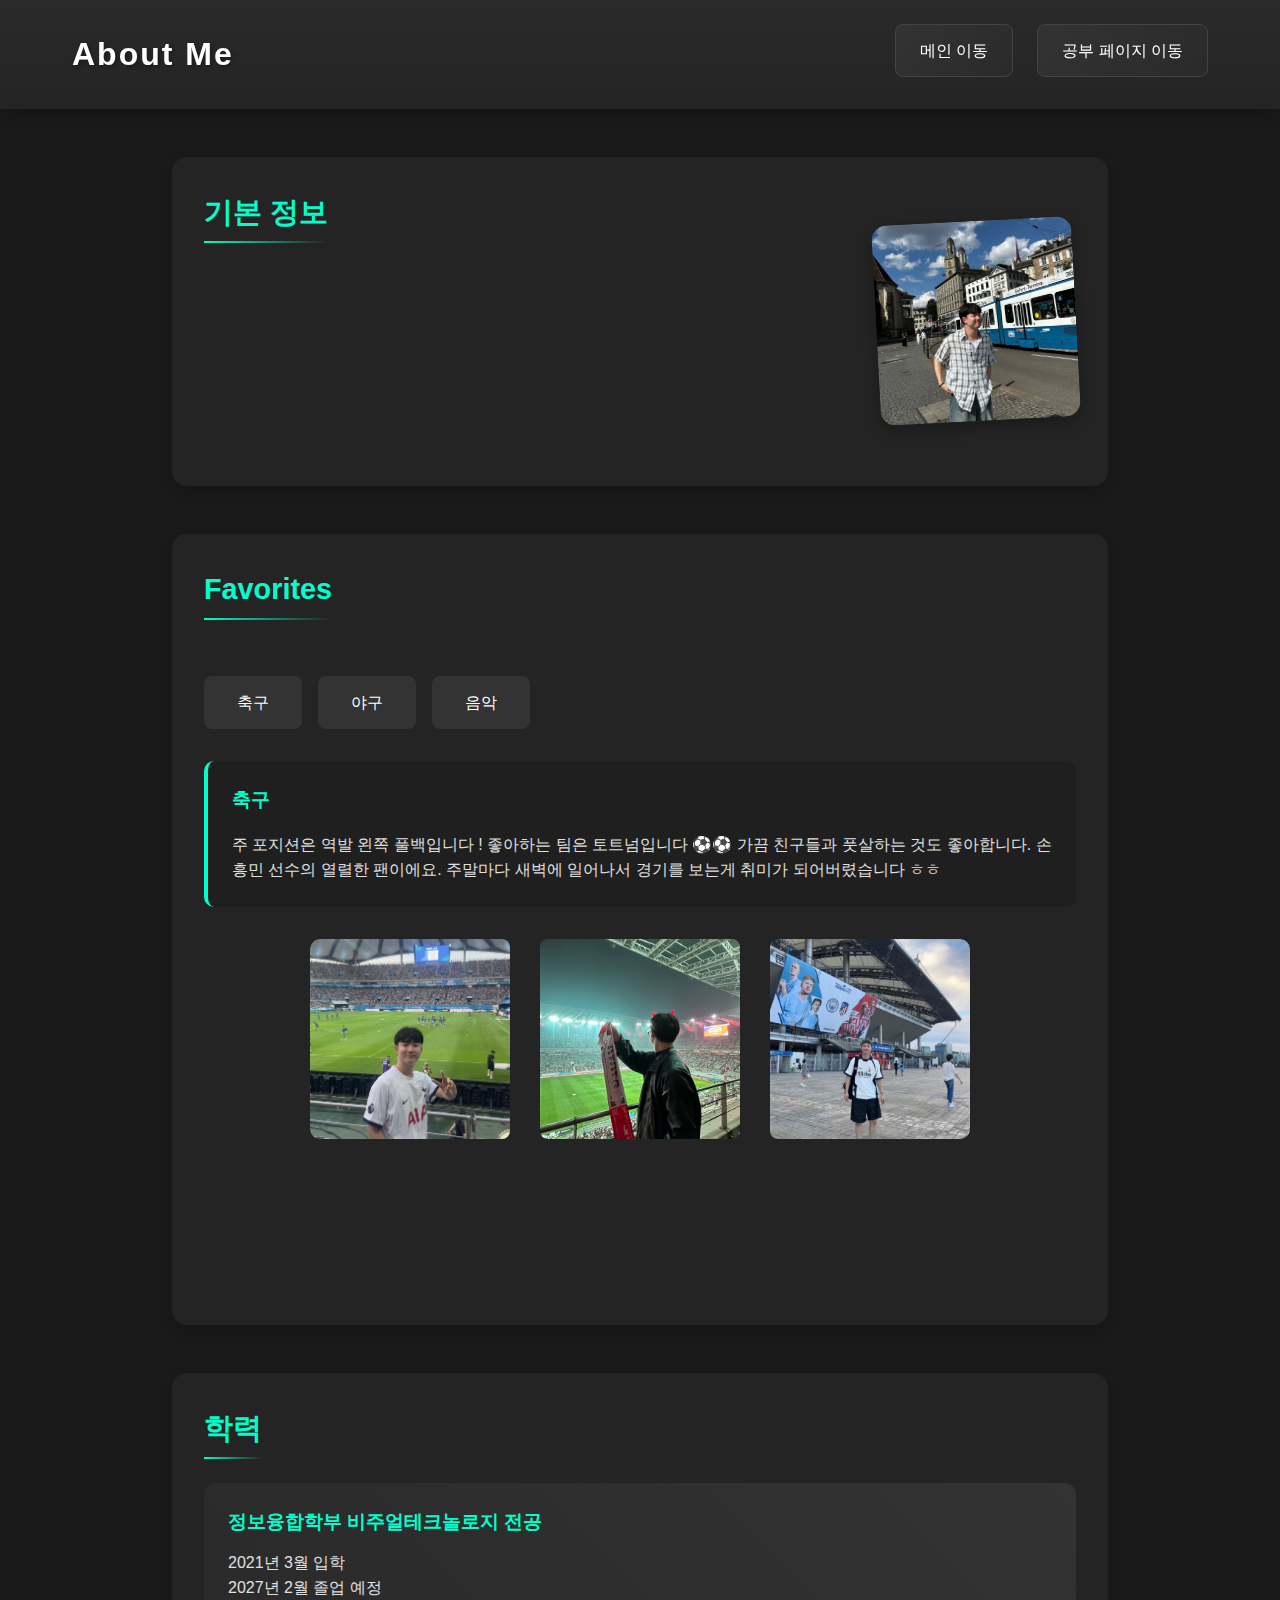
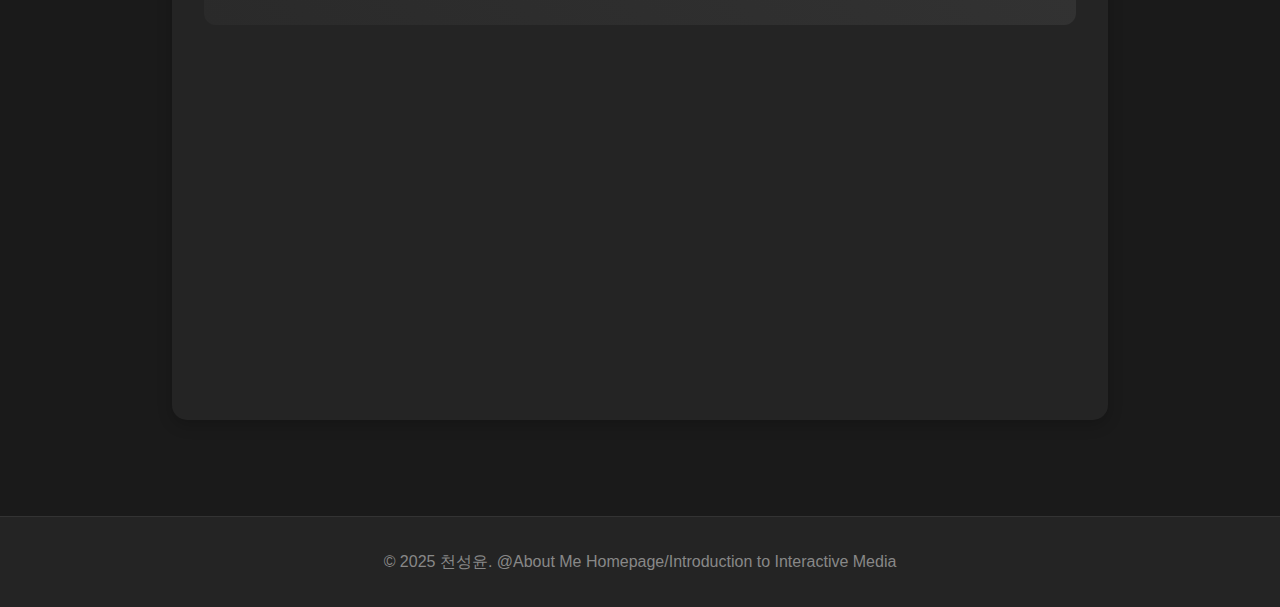
==== about.html @ a9fbc85e "init: page" ====
<!doctype html>
<html lang="ko">
  <head>
    <meta charset="UTF-8" />
    <meta name="viewport" content="width=device-width, initial-scale=1.0" />
    <title>About Me - 천성윤</title>
    <link rel="stylesheet" href="./style/about-style.css" />
  </head>
  <body>
    <header>
      <div class="header-container">
        <h1>About Me</h1>
        <nav>
          <ul class="nav-links">
            <li><a href="index.html" class="nav-button">메인 이동</a></li>
            <li>
              <a href="study.html" class="nav-button">공부 페이지 이동</a>
            </li>
          </ul>
        </nav>
      </div>
    </header>

    <main>
      <section class="profile">
        <div class="profile-content">
          <div class="profile-info">
            <h2>기본 정보</h2>
            <p class="name">이름: 천성윤</p>
            <p class="birth">생년월일: 2001년 11월 12일</p>
            <p>출생: 경기도 성남</p>
            <p class="birth">키: 180.3 cm</p>
          </div>
          <div class="profile-image">
            <img src="assets/images/avatar.jpeg" alt="프로필 사진" />
          </div>
        </div>
      </section>

      <section class="favorites">
        <h2>Favorites</h2>
        <div class="tab-container">
          <!-- 탭 버튼들 -->
          <div class="tab-buttons">
            <label for="soccer-tab" class="tab-button active">축구</label>
            <label for="baseball-tab" class="tab-button">야구</label>
            <label for="music-tab" class="tab-button">음악</label>
          </div>

          <!-- 탭 컨텐츠 -->
          <input
            type="radio"
            id="soccer-tab"
            name="tabs"
            checked
            class="tab-radio"
          />
          <input type="radio" id="baseball-tab" name="tabs" class="tab-radio" />
          <input type="radio" id="music-tab" name="tabs" class="tab-radio" />

          <div class="tab-contents">
            <!-- 축구 컨텐츠 -->
            <div class="tab-content soccer-content">
              <div class="content-text">
                <strong>축구</strong>
                <p>
                  주 포지션은 역발 왼쪽 풀백입니다 ! 좋아하는 팀은 토트넘입니다
                  ⚽⚽ 가끔 친구들과 풋살하는 것도 좋아합니다. 손흥민 선수의
                  열렬한 팬이에요. 주말마다 새벽에 일어나서 경기를 보는게 취미가
                  되어버렸습니다 ㅎㅎ
                </p>
              </div>
              <div class="image-slider">
                <div class="slider-container">
                  <img
                    src="assets/images/hobby/soccer1.jpeg"
                    alt="축구 이미지 1"
                  />
                  <img
                    src="assets/images/hobby/soccer2.jpeg"
                    alt="축구 이미지 2"
                  />
                  <img
                    src="assets/images/hobby/soccer3.jpeg"
                    alt="축구 이미지 3"
                  />
                </div>
              </div>
            </div>

            <!-- 야구 컨텐츠 -->
            <div class="tab-content baseball-content">
              <div class="content-text">
                <strong>야구 관람</strong>
                <p>
                  이번 시즌에 야구에 입덕한 엘린이입니다 !! 엘지 팬분들이
                  있다면, 반가워요. 잠실야구장 직관이 취미가 되어버렸네요.
                  올해는 엘지가 우승할 것 같은 예감이 듭니다 ㅎㅎ
                </p>
              </div>
              <div class="image-slider">
                <div class="slider-container">
                  <img
                    src="assets/images/hobby/baseball1.jpeg"
                    alt="야구 이미지 1"
                  />
                  <img
                    src="assets/images/hobby/baseball2.jpeg"
                    alt="야구 이미지 2"
                  />
                  <img
                    src="assets/images/hobby/baseball3.jpeg"
                    alt="야구 이미지 3"
                  />
                </div>
              </div>
            </div>

            <!-- 음악 컨텐츠 -->
            <div class="tab-content music-content">
              <div class="content-text">
                <strong>음악</strong>
                <p>
                  인디밴드, 알앤비, 힙합을 주로 좋아합니다 !! 요즘은 새소년,
                  새소년, 잔나비 같은 밴드를 즐겨 듣고 있어요. 힙합은 비비,
                  릴러말즈, 애쉬아일랜드를 좋아합니다. 취미로 기타도 배우고
                  있어요 !
                </p>
              </div>
              <div class="image-slider">
                <div class="slider-container">
                  <img
                    src="assets/images/hobby/music1.jpeg"
                    alt="음악 이미지 1"
                  />
                  <img
                    src="assets/images/hobby/music2.jpeg"
                    alt="음악 이미지 2"
                  />
                  <img
                    src="assets/images/hobby/music3.jpeg"
                    alt="음악 이미지 3"
                  />
                </div>
              </div>
            </div>
          </div>
        </div>
      </section>

      <section class="education">
        <h2>학력</h2>
        <div class="current-edu">
          <h3>정보융합학부 비주얼테크놀로지 전공</h3>
          <p>2021년 3월 입학</p>
          <p>2027년 2월 졸업 예정</p>
        </div>
        <ul class="edu-history">
          <li>광운대학교 정보융합학부 재학</li>
          <li>가천대학교 컴퓨터공학과 중퇴</li>
          <li>동광고등학교 졸업</li>
          <li>성남중학교 졸업</li>
          <li>성남 검단초등학교 졸업</li>
        </ul>
      </section>
    </main>

    <footer>
      <p>
        &copy; 2025 천성윤. @About Me Homepage/Introduction to Interactive Media
      </p>
    </footer>
  </body>
</html>
---- style/about-style.css ----
/* 전체 스타일 초기화 */
* {
  margin: 0;
  padding: 0;
  box-sizing: border-box;
}

:root {
  --green: hsl(75, 94%, 57%);
  --white: hsl(0, 0%, 100%);
  --grey-700: hsl(0, 0%, 20%);
  --grey-800: hsl(0, 0%, 12%);
  --grey-900: hsl(0, 0%, 8%);
}

body {
  font-family: "Pretendard", sans-serif;
  background-color: hsl(0, 0%, 10%);
  color: #e0e0e0;
  line-height: 1.6;
}
/* 헤더 스타일 */
header {
  background: linear-gradient(to bottom, #2a2a2a, #242424);
  padding: 1.5rem;
  position: sticky;
  top: 0;
  z-index: 1000;
  box-shadow: 0 2px 20px rgba(0, 0, 0, 0.3);
}

.header-container {
  max-width: 1200px;
  margin: 0 auto;
  display: flex;
  justify-content: space-between;
  align-items: center;
  padding: 0 2rem;
}

header h1 {
  color: #fff;
  font-size: 2rem;
  letter-spacing: 2px;
  position: relative;
  text-shadow: 2px 2px 4px rgba(0, 0, 0, 0.3);
}

header h1::after {
  content: "";
  position: absolute;
  bottom: -5px;
  left: 0;
  width: 100%;
  height: 2px;
  background: linear-gradient(90deg, #00ffcc, transparent);
  transform: scaleX(0);
  transform-origin: left;
  transition: transform 0.3s ease;
}

header h1:hover::after {
  transform: scaleX(1);
}

.nav-links {
  list-style: none;
  display: flex;
  gap: 1.5rem;
}

.nav-button {
  display: inline-block;
  padding: 0.8rem 1.5rem;
  color: #fff;
  text-decoration: none;
  font-weight: 500;
  border-radius: 8px;
  background: linear-gradient(135deg, #333, #2a2a2a);
  border: 1px solid #444;
  transition: all 0.3s ease;
  position: relative;
  overflow: hidden;
}

.nav-button::before {
  content: "";
  position: absolute;
  top: 0;
  left: -100%;
  width: 100%;
  height: 100%;
  background: linear-gradient(
    90deg,
    transparent,
    rgba(255, 255, 255, 0.1),
    transparent
  );
  transition: left 0.5s ease;
}

.nav-button:hover {
  transform: translateY(-2px);
  box-shadow: 0 5px 15px rgba(0, 0, 0, 0.3);
  background: linear-gradient(135deg, #2a2a2a, #333);
  border-color: #00ffcc;
}

.nav-button:hover::before {
  left: 100%;
}

.nav-button:active {
  transform: translateY(0);
  box-shadow: 0 2px 8px rgba(0, 0, 0, 0.2);
}

/* 반응형 헤더 */
@media (max-width: 768px) {
  .header-container {
    flex-direction: column;
    gap: 1rem;
    padding: 1rem;
  }

  .nav-links {
    flex-direction: column;
    align-items: center;
    gap: 1rem;
    width: 100%;
  }

  .nav-button {
    width: 100%;
    text-align: center;
  }

  header h1 {
    font-size: 1.8rem;
  }
}

/* 메인 컨텐츠 스타일 */
main {
  max-width: 1000px;
  margin: 0 auto;
  padding: 3rem 2rem;
}

section {
  margin-bottom: 3rem;
  padding: 2rem;
  background-color: #242424;
  border-radius: 15px;
  box-shadow: 0 5px 15px rgba(0, 0, 0, 0.2);
  transition:
    transform 0.3s ease,
    box-shadow 0.3s ease;
}

section:hover {
  transform: translateY(-5px);
  box-shadow: 0 8px 25px rgba(0, 0, 0, 0.3);
}

section h2 {
  color: #00ffcc;
  margin-bottom: 1.5rem;
  font-size: 1.8rem;
  position: relative;
  display: inline-block;
  padding-bottom: 0.5rem;
}

section h2::after {
  content: "";
  position: absolute;
  bottom: 0;
  left: 0;
  width: 100%;
  height: 2px;
  background: linear-gradient(90deg, #00ffcc, transparent);
}

/* 프로필 섹션 */
.profile-content {
  display: flex;
  align-items: center;
  justify-content: space-between;
  gap: 2rem;
}

.profile-info {
  flex: 1;
}

.profile-image {
  flex-shrink: 0;
  width: 200px;
  height: 200px;
  border-radius: 15px;
  overflow: hidden;
  box-shadow: 0 5px 15px rgba(0, 0, 0, 0.3);
  transform: rotate(-3deg);
  transition: transform 0.3s ease;
}

.profile-image:hover {
  transform: rotate(0deg);
}

.profile-image img {
  width: 100%;
  height: 100%;
  object-fit: cover;
  transition: transform 0.3s ease;
}

.profile-image:hover img {
  transform: scale(1.1);
}

.profile p {
  font-size: 1.2rem;
  margin: 0.8rem 0;
  padding-left: 1rem;
  border-left: 3px solid #00ffcc;
  opacity: 0;
  animation: fadeInLeft 0.5s ease forwards;
}

.profile p:nth-child(2) {
  animation-delay: 0.2s;
}
.profile p:nth-child(3) {
  animation-delay: 0.4s;
}

/* Favorites 섹션 */
.favorites-content {
  background-color: #2a2a2a;
  padding: 1.5rem;
  border-radius: 12px;
}

.highlight {
  color: #00ffcc;
  font-size: 1.2rem;
  margin-bottom: 1.5rem;
  text-align: center;
}

.favorites ul {
  list-style: none;
  display: grid;
  grid-template-columns: repeat(auto-fit, minmax(300px, 1fr));
  gap: 1.5rem;
}

.favorites li {
  padding: 1.2rem;
  background: #333;
  border-radius: 8px;
  transition: all 0.3s ease;
  opacity: 0;
  animation: fadeIn 0.5s ease forwards;
}

.favorites li:hover {
  background: #3a3a3a;
  transform: translateX(5px);
}

.favorites li strong {
  color: #00ffcc;
  display: block;
  margin-bottom: 0.5rem;
}

/* 학력 섹션 */
.current-edu {
  background: linear-gradient(45deg, #2a2a2a, #333);
  padding: 1.5rem;
  border-radius: 12px;
  margin-bottom: 1.5rem;
  transition: all 0.3s ease;
}

.current-edu:hover {
  background: linear-gradient(45deg, #333, #2a2a2a);
}

.current-edu h3 {
  color: #00ffcc;
  margin-bottom: 0.8rem;
}

.edu-history {
  list-style: none;
  display: flex;
  flex-direction: column;
  gap: 0.8rem;
}

.edu-history li {
  padding: 1rem;
  background-color: #2a2a2a;
  border-radius: 8px;
  transition: all 0.3s ease;
  opacity: 0;
  animation: slideIn 0.5s ease forwards;
}

.edu-history li:hover {
  background-color: #333;
  padding-left: 1.5rem;
}

/* 푸터 스타일 */
footer {
  text-align: center;
  padding: 2rem;
  background-color: #242424;
  border-top: 1px solid #333;
  color: #888;
}

/* 애니메이션 */
@keyframes fadeIn {
  from {
    opacity: 0;
    transform: translateY(20px);
  }
  to {
    opacity: 1;
    transform: translateY(0);
  }
}

@keyframes fadeInLeft {
  from {
    opacity: 0;
    transform: translateX(-20px);
  }
  to {
    opacity: 1;
    transform: translateX(0);
  }
}

@keyframes slideIn {
  from {
    opacity: 0;
    transform: translateX(-30px);
  }
  to {
    opacity: 1;
    transform: translateX(0);
  }
}

/* 반응형 디자인 */
@media (max-width: 768px) {
  main {
    padding: 1.5rem;
  }

  section {
    padding: 1.5rem;
  }

  .favorites ul {
    grid-template-columns: 1fr;
  }

  .profile-content {
    flex-direction: column-reverse;
    text-align: center;
  }

  .profile-image {
    margin: 0 auto 2rem;
  }

  .profile p {
    border-left: none;
    padding-left: 0;
    border-bottom: 3px solid #00ffcc;
    padding-bottom: 0.5rem;
  }
}

/* Favorites 섹션의 탭 스타일 */
.tab-container {
  margin-top: 2rem;
}

.tab-buttons {
  display: flex;
  gap: 1rem;
  margin-bottom: 2rem;
}

.tab-button {
  padding: 0.8rem 2rem;
  background: var(--grey-700);
  color: #fff;
  border-radius: 8px;
  cursor: pointer;
  transition: all 0.3s ease;
  border: 1px solid transparent;
}

.tab-button:hover {
  background: #00ffcc;
  border-color: #00ffcc;
}

.tab-radio {
  display: none;
}

/* 탭 컨텐츠 스타일 */
.tab-contents {
  position: relative;
  min-height: 500px;
  margin-bottom: 2rem;
}

.tab-content {
  position: absolute;
  width: 100%;
  opacity: 0;
  visibility: hidden;
  transform: translateX(20px);
  transition: all 0.5s ease;
}

.content-text {
  margin-bottom: 2rem;
  padding: 1.5rem;
  background: var(--grey-800);
  border-radius: 10px;
  border-left: 4px solid #00ffcc;
}

.content-text strong {
  display: block;
  color: #00ffcc;
  font-size: 1.2rem;
  margin-bottom: 1rem;
}

/* 이미지 슬라이더 스타일 수정 */
.image-slider {
  width: 660px; /* 200px * 3 + 간격(30px * 2) */
  height: 200px;
  overflow: hidden;
  border-radius: 10px;
  position: relative;
  margin: 0 auto;
  padding: 0;
}

.slider-container {
  position: relative;
  display: flex;
  gap: 30px; /* 이미지 사이 간격 */
  width: 100%;
  height: 100%;
}

.slider-container img {
  width: 200px;
  height: 200px;
  object-fit: cover;
  border-radius: 8px;
  flex-shrink: 0; /* 이미지 크기 고정 */
}

/* 탭 선택 시 스타일 */
#soccer-tab:checked ~ .tab-contents .soccer-content,
#baseball-tab:checked ~ .tab-contents .baseball-content,
#music-tab:checked ~ .tab-contents .music-content {
  opacity: 1;
  visibility: visible;
  transform: translateX(0);
}

#soccer-tab:checked ~ .tab-buttons label[for="soccer-tab"],
#baseball-tab:checked ~ .tab-buttons label[for="baseball-tab"],
#music-tab:checked ~ .tab-buttons label[for="music-tab"] {
  background: #00ffcc;
  color: var(--grey-900);
}

/* 이미지 슬라이드 애니메이션 */
@keyframes slideShow {
  0%,
  28% {
    transform: translateX(0);
  }
  33%,
  61% {
    transform: translateX(-33.333%);
  }
  66%,
  94% {
    transform: translateX(-66.666%);
  }
  100% {
    transform: translateX(0);
  }
}

/* 반응형 스타일 수정 */
@media (max-width: 768px) {
  .tab-contents {
    min-height: 400px;
  }

  .tab-buttons {
    flex-direction: column;
  }

  .tab-button {
    width: 100%;
    text-align: center;
  }

  .image-slider {
    width: 100%;
    height: 180px;
    overflow-x: auto; /* 모바일에서는 스크롤 가능하게 */
    -webkit-overflow-scrolling: touch; /* iOS 스크롤 부드럽게 */
  }

  .slider-container {
    gap: 15px; /* 모바일에서는 간격 줄임 */
    animation: none; /* 모바일에서는 자동 슬라이드 비활성화 */
  }

  .slider-container img {
    width: 180px;
    height: 180px;
  }

  .content-text {
    padding: 1rem;
  }
}
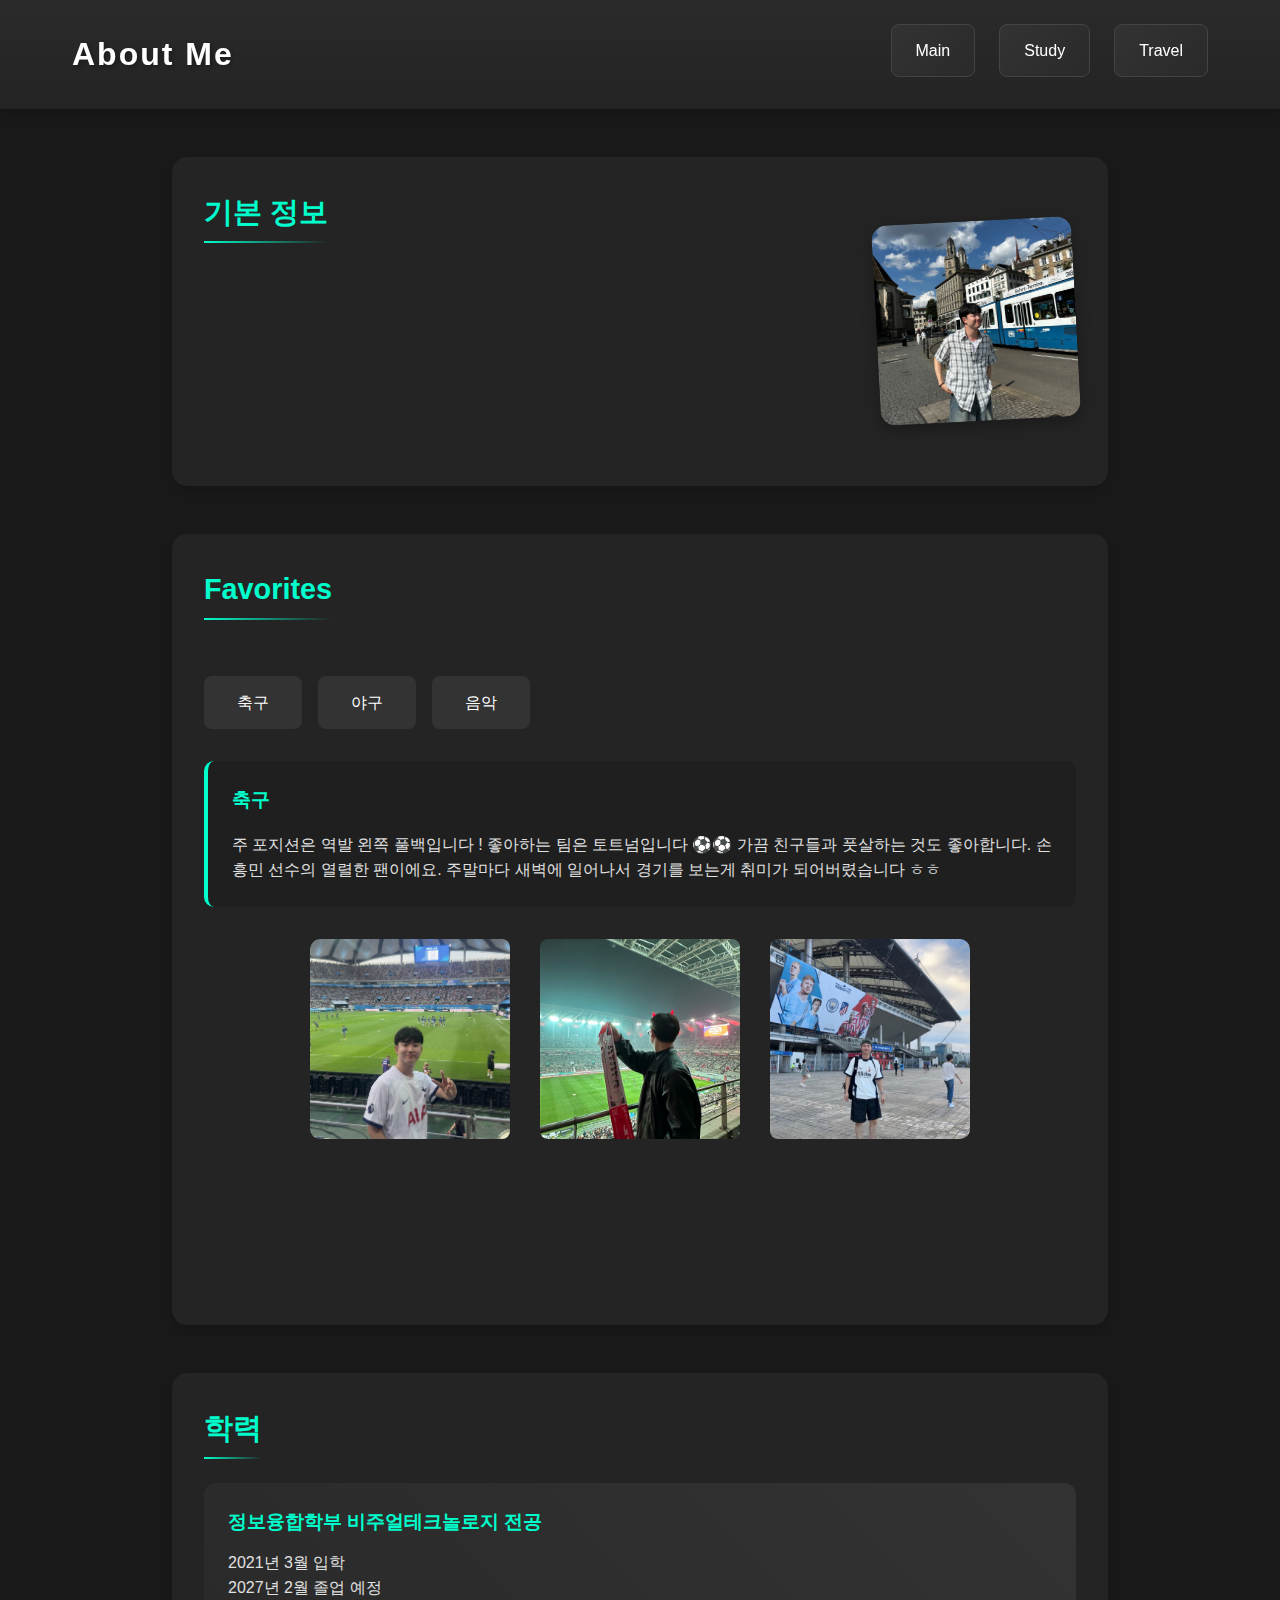
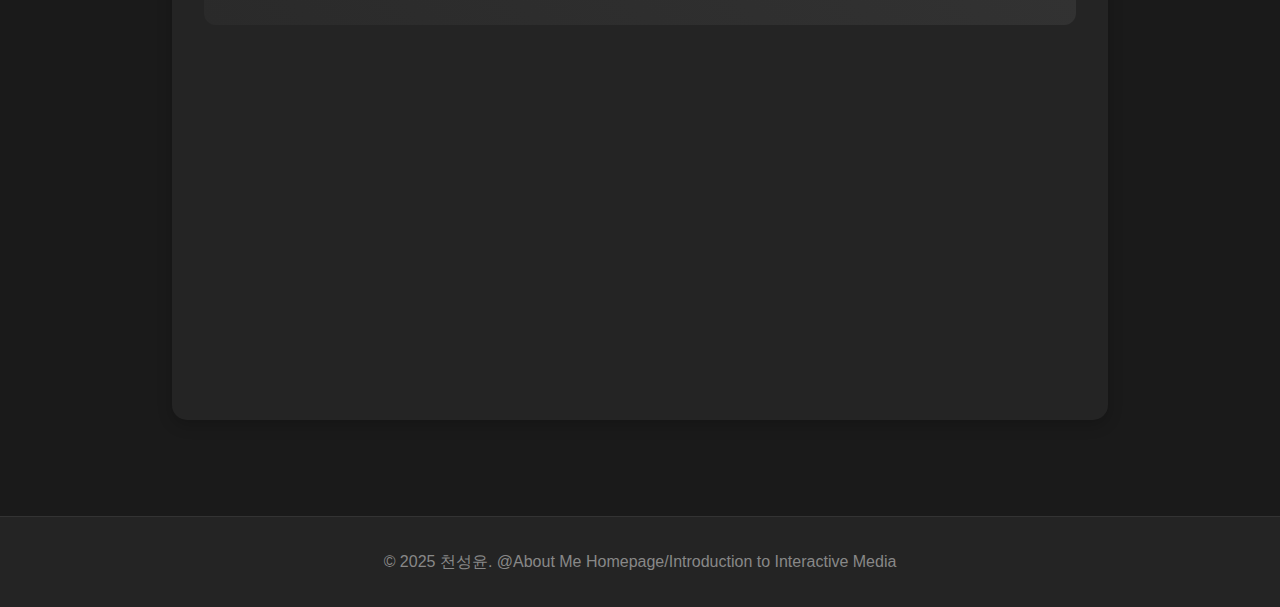
==== commit 392da1ab: "design: 헤더 페이지 연결" ====
--- a/about.html
+++ b/about.html
@@ -12,9 +12,12 @@
         <h1>About Me</h1>
         <nav>
           <ul class="nav-links">
-            <li><a href="index.html" class="nav-button">메인 이동</a></li>
+            <li><a href="index.html" class="nav-button">Main</a></li>
             <li>
-              <a href="study.html" class="nav-button">공부 페이지 이동</a>
+              <a href="study.html" class="nav-button">Study</a>
+            </li>
+            <li>
+              <a href="travel.html" class="nav-button">Travel</a>
             </li>
           </ul>
         </nav>
